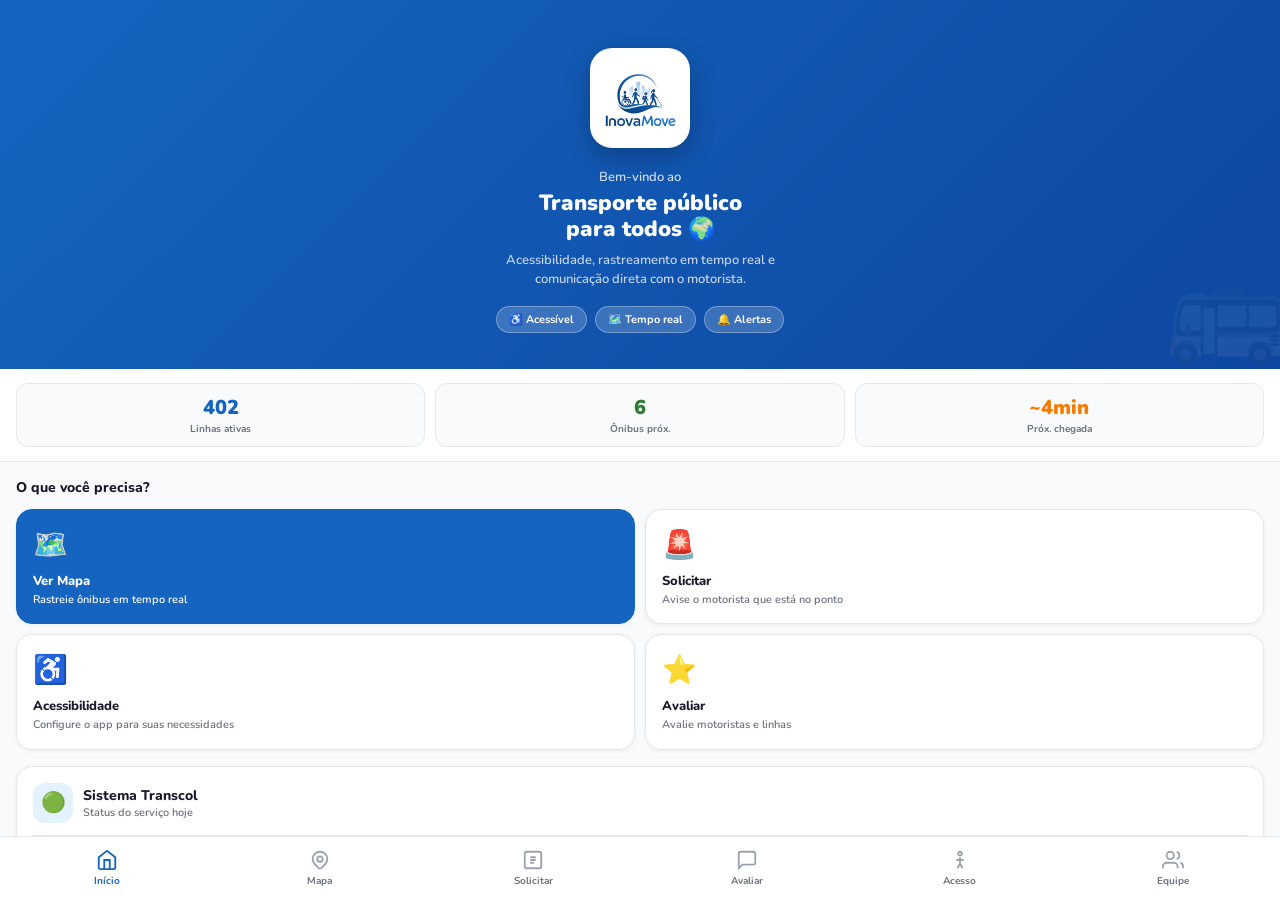
==== index.html @ 9dee5c8b "Add files via upload" ====
<!DOCTYPE html>
<html lang="pt-BR">
<head>
  <meta charset="UTF-8">
  <meta name="viewport" content="width=device-width, initial-scale=1.0">
  <title>InovaMove - Início</title>
  <link rel="preconnect" href="https://fonts.googleapis.com">
  <link href="https://fonts.googleapis.com/css2?family=Nunito:wght@400;600;700;800;900&display=swap" rel="stylesheet">
  <style>
    *{margin:0;padding:0;box-sizing:border-box;}
    :root{
      --blue:#1565C0;--blue-light:#1976D2;--blue-pale:#E3F2FD;
      --green:#2E7D32;--green-light:#4CAF50;
      --text:#1a1a2e;--text-muted:#6b7280;--border:#e5e7eb;
      --bg:#f8fafc;--white:#ffffff;
    }
    body{font-family:'Nunito',sans-serif;background:var(--bg);display:flex;flex-direction:column;height:100vh;overflow:hidden;color:var(--text);}
    
    .main{flex:1;overflow-y:auto;padding-bottom:80px;}
    .main::-webkit-scrollbar{width:3px;}
    .main::-webkit-scrollbar-thumb{background:var(--border);border-radius:3px;}

    /* Hero (Centralizado e sem o header superior) */
    .hero{background:linear-gradient(135deg,var(--blue) 0%,#0D47A1 100%);color:white;padding:48px 20px 36px;text-align:center;position:relative;overflow:hidden;}
    .hero::after{content:'🚌';position:absolute;right:-10px;bottom:-10px;font-size:100px;opacity:0.08;}
    
    /* Logo Destacada e Centralizada */
    .hero-logo-main {width:100px;height:100px;background:white;border-radius:22px;padding:8px;box-shadow:0 8px 24px rgba(0,0,0,0.25);margin:0 auto 20px;display:flex;align-items:center;justify-content:center;position:relative;z-index:2;}
    .hero-logo-main img {width:100%;height:100%;object-fit:contain;}

    .hero-greeting{font-size:13px;opacity:0.8;font-weight:600;margin-bottom:4px;}
    .hero-title{font-size:22px;font-weight:900;line-height:1.2;margin-bottom:8px;}
    .hero-subtitle{font-size:13px;opacity:0.75;font-weight:600;line-height:1.5;max-width:300px;margin:0 auto;}
    .hero-badges{display:flex;gap:8px;margin-top:16px;flex-wrap:wrap;justify-content:center;}
    .hero-badge{background:rgba(255,255,255,0.18);border:1px solid rgba(255,255,255,0.3);border-radius:20px;padding:5px 12px;font-size:11px;font-weight:700;}

    /* Status bar */
    .status-bar{display:flex;gap:10px;padding:14px 16px;background:white;border-bottom:1px solid var(--border);}
    .status-item{flex:1;background:var(--bg);border-radius:12px;padding:10px 12px;text-align:center;border:1px solid var(--border);}
    .status-item .num{font-size:20px;font-weight:900;color:var(--blue);}
    .status-item .label{font-size:10px;color:var(--text-muted);font-weight:700;margin-top:1px;}

    /* Quick actions */
    .section{padding:16px 16px 0;}
    .section-title{font-size:14px;font-weight:800;color:var(--text);margin-bottom:12px;}
    .actions-grid{display:grid;grid-template-columns:1fr 1fr;gap:10px;}
    .action-card{background:white;border-radius:16px;padding:16px;border:1px solid var(--border);cursor:pointer;text-decoration:none;display:block;transition:all 0.2s;box-shadow:0 1px 4px rgba(0,0,0,0.06);}
    .action-card:hover{transform:translateY(-2px);box-shadow:0 4px 16px rgba(0,0,0,0.1);border-color:var(--blue-light);}
    .action-icon{font-size:28px;margin-bottom:8px;}
    .action-title{font-size:13px;font-weight:800;color:var(--text);margin-bottom:2px;}
    .action-desc{font-size:11px;color:var(--text-muted);font-weight:600;line-height:1.4;}
    .action-card.highlight{background:var(--blue);border-color:var(--blue);}
    .action-card.highlight .action-title,.action-card.highlight .action-desc{color:white;}

    /* Info card */
    .info-card{background:white;border-radius:16px;padding:16px;border:1px solid var(--border);margin:16px 16px 0;box-shadow:0 1px 4px rgba(0,0,0,0.06);}
    .info-card-top{display:flex;align-items:center;gap:10px;margin-bottom:12px;}
    .info-card-icon{width:40px;height:40px;background:var(--blue-pale);border-radius:12px;display:flex;align-items:center;justify-content:center;font-size:20px;}
    .info-card-title{font-size:14px;font-weight:800;}
    .info-card-sub{font-size:11px;color:var(--text-muted);font-weight:600;}
    .info-item{display:flex;align-items:center;gap:10px;padding:8px 0;border-top:1px solid var(--border);}
    .info-item:first-of-type{border-top:none;}
    .info-dot{width:8px;height:8px;border-radius:50%;background:var(--green-light);flex-shrink:0;}
    .info-text{font-size:12px;font-weight:600;color:var(--text);}

    nav{background:white;border-top:1px solid var(--border);display:flex;height:64px;flex-shrink:0;position:fixed;bottom:0;left:0;right:0;}
    .nav-item{flex:1;display:flex;flex-direction:column;align-items:center;justify-content:center;gap:3px;color:var(--text-muted);font-size:10px;font-weight:700;text-decoration:none;cursor:pointer;transition:color 0.2s;border:none;background:none;font-family:'Nunito',sans-serif;}
    .nav-item.active{color:var(--blue);}
    .nav-item svg{width:22px;height:22px;}
  </style>
</head>
<body>

<div class="main">
  <div class="hero">
    <!-- Bloco da Logo Destacada -->
    <div class="hero-logo-main">
      <img src="logo.png" alt="InovaMove Logo Principal">
    </div>
    
    <div class="hero-greeting">Bem-vindo ao</div>
    <div class="hero-title">Transporte público<br>para todos 🌍</div>
    <div class="hero-subtitle">Acessibilidade, rastreamento em tempo real e comunicação direta com o motorista.</div>
    <div class="hero-badges">
      <span class="hero-badge">♿ Acessível</span>
      <span class="hero-badge">🗺️ Tempo real</span>
      <span class="hero-badge">🔔 Alertas</span>
    </div>
  </div>

  <div class="status-bar">
    <div class="status-item"><div class="num">402</div><div class="label">Linhas ativas</div></div>
    <div class="status-item"><div class="num" style="color:var(--green)">6</div><div class="label">Ônibus próx.</div></div>
    <div class="status-item"><div class="num" style="color:#F57C00">~4min</div><div class="label">Próx. chegada</div></div>
  </div>

  <div class="section">
    <div class="section-title">O que você precisa?</div>
    <div class="actions-grid">
      <a href="mapa.html" class="action-card highlight">
        <div class="action-icon">🗺️</div>
        <div class="action-title">Ver Mapa</div>
        <div class="action-desc">Rastreie ônibus em tempo real</div>
      </a>
      <a href="solicitacao.html" class="action-card">
        <div class="action-icon">🚨</div>
        <div class="action-title">Solicitar</div>
        <div class="action-desc">Avise o motorista que está no ponto</div>
      </a>
      <a href="acessibilidade.html" class="action-card">
        <div class="action-icon">♿</div>
        <div class="action-title">Acessibilidade</div>
        <div class="action-desc">Configure o app para suas necessidades</div>
      </a>
      <a href="feedback.html" class="action-card">
        <div class="action-icon">⭐</div>
        <div class="action-title">Avaliar</div>
        <div class="action-desc">Avalie motoristas e linhas</div>
      </a>
    </div>
  </div>

  <div class="info-card">
    <div class="info-card-top">
      <div class="info-card-icon">🟢</div>
      <div><div class="info-card-title">Sistema Transcol</div><div class="info-card-sub">Status do serviço hoje</div></div>
    </div>
    <div class="info-item"><div class="info-dot"></div><div class="info-text">Todas as linhas operando normalmente</div></div>
    <div class="info-item"><div class="info-dot"></div><div class="info-text">Wi-Fi disponível nos ônibus Transcol</div></div>
    <div class="info-item"><div class="info-dot" style="background:#F57C00"></div><div class="info-text">Trânsito moderado na Av. Vitória</div></div>
    <div class="info-item"><div class="info-dot"></div><div class="info-text">Integração Aquaviário ativa</div></div>
  </div>
</div>

<nav>
  <a class="nav-item active" href="index.html">
    <svg viewBox="0 0 24 24" fill="none" stroke="#1565C0" stroke-width="2"><path d="M3 9l9-7 9 7v11a2 2 0 0 1-2 2H5a2 2 0 0 1-2-2z"/><polyline points="9 22 9 12 15 12 15 22"/></svg>
    Início
  </a>
  <a class="nav-item" href="mapa.html">
    <svg viewBox="0 0 24 24" fill="none" stroke="#9ca3af" stroke-width="2"><circle cx="12" cy="11" r="3"/><path d="M17.657 16.657L13.414 20.9a1.998 1.998 0 0 1-2.827 0l-4.244-4.243a8 8 0 1 1 11.314 0z"/></svg>
    Mapa
  </a>
  <a class="nav-item" href="solicitacao.html">
    <svg viewBox="0 0 24 24" fill="none" stroke="#9ca3af" stroke-width="2"><rect x="3" y="3" width="18" height="18" rx="2"/><path d="M9 9h6M9 12h6M9 15h4"/></svg>
    Solicitar
  </a>
  <a class="nav-item" href="feedback.html">
    <svg viewBox="0 0 24 24" fill="none" stroke="#9ca3af" stroke-width="2"><path d="M21 15a2 2 0 0 1-2 2H7l-4 4V5a2 2 0 0 1 2-2h14a2 2 0 0 1 2 2z"/></svg>
    Avaliar
  </a>
  <a class="nav-item" href="acessibilidade.html">
    <svg viewBox="0 0 24 24" fill="none" stroke="#9ca3af" stroke-width="2"><circle cx="12" cy="5" r="2"/><path d="M12 9v7M9 21l3-5 3 5M8 12h8"/></svg>
    Acesso
  </a>
  <a class="nav-item" href="sobre.html">
    <svg viewBox="0 0 24 24" fill="none" stroke="#9ca3af" stroke-width="2"><path d="M17 21v-2a4 4 0 0 0-4-4H5a4 4 0 0 0-4 4v2"/><circle cx="9" cy="7" r="4"/><path d="M23 21v-2a4 4 0 0 0-3-3.87M16 3.13a4 4 0 0 1 0 7.75"/></svg>
    Equipe
  </a>
</nav>
</body>
</html>
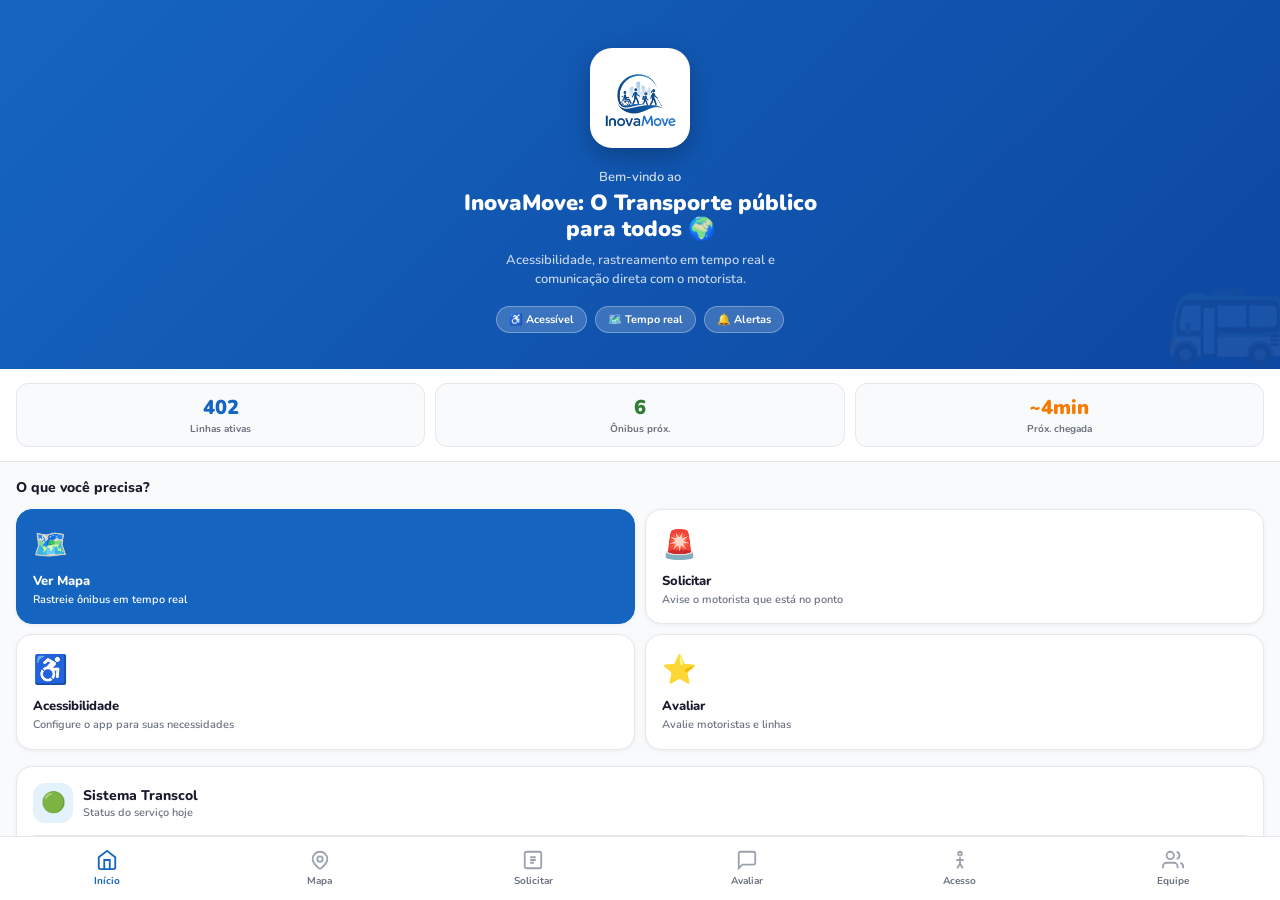
==== commit b8bf8976: "Update index.html" ====
--- a/index.html
+++ b/index.html
@@ -16,7 +16,9 @@
     }
     body{font-family:'Nunito',sans-serif;background:var(--bg);display:flex;flex-direction:column;height:100vh;overflow:hidden;color:var(--text);}
     
-    .main{flex:1;overflow-y:auto;padding-bottom:80px;}
+    /* 👇 CORREÇÃO APLICADA AQUI 👇 */
+    .main{flex:1;overflow-y:auto;padding-bottom:calc(120px + env(safe-area-inset-bottom));}
+    
     .main::-webkit-scrollbar{width:3px;}
     .main::-webkit-scrollbar-thumb{background:var(--border);border-radius:3px;}
 
@@ -79,7 +81,7 @@
     </div>
     
     <div class="hero-greeting">Bem-vindo ao</div>
-    <div class="hero-title">Transporte público<br>para todos 🌍</div>
+    <div class="hero-title">InovaMove: O Transporte público<br>para todos 🌍</div>
     <div class="hero-subtitle">Acessibilidade, rastreamento em tempo real e comunicação direta com o motorista.</div>
     <div class="hero-badges">
       <span class="hero-badge">♿ Acessível</span>
@@ -159,4 +161,4 @@
   </a>
 </nav>
 </body>
-</html>+</html>
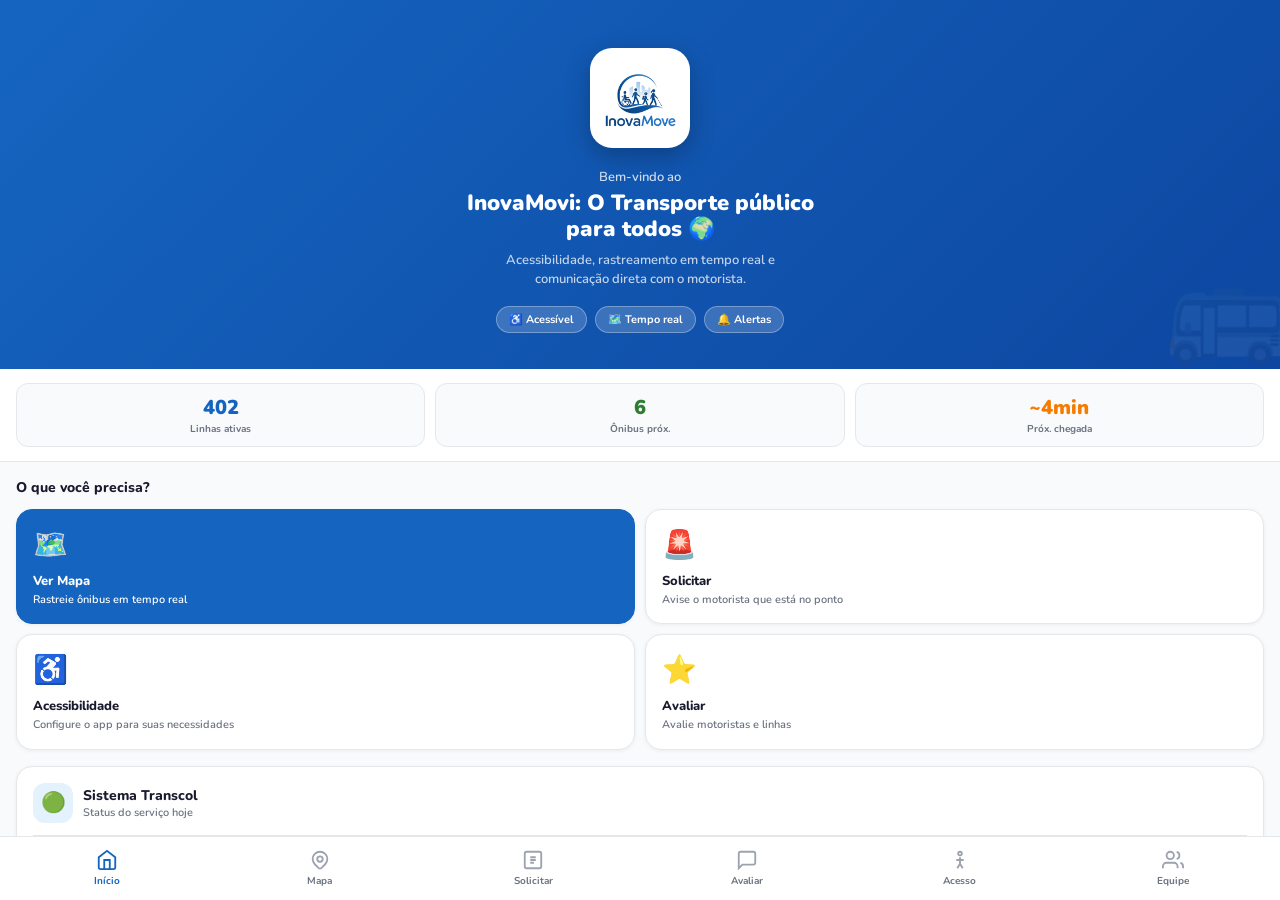
==== commit 25efb106: "Teste de Git" ====
--- a/index.html
+++ b/index.html
@@ -6,82 +6,20 @@
   <title>InovaMove - Início</title>
   <link rel="preconnect" href="https://fonts.googleapis.com">
   <link href="https://fonts.googleapis.com/css2?family=Nunito:wght@400;600;700;800;900&display=swap" rel="stylesheet">
-  <style>
-    *{margin:0;padding:0;box-sizing:border-box;}
-    :root{
-      --blue:#1565C0;--blue-light:#1976D2;--blue-pale:#E3F2FD;
-      --green:#2E7D32;--green-light:#4CAF50;
-      --text:#1a1a2e;--text-muted:#6b7280;--border:#e5e7eb;
-      --bg:#f8fafc;--white:#ffffff;
-    }
-    body{font-family:'Nunito',sans-serif;background:var(--bg);display:flex;flex-direction:column;height:100vh;overflow:hidden;color:var(--text);}
-    
-    /* 👇 CORREÇÃO APLICADA AQUI 👇 */
-    .main{flex:1;overflow-y:auto;padding-bottom:calc(120px + env(safe-area-inset-bottom));}
-    
-    .main::-webkit-scrollbar{width:3px;}
-    .main::-webkit-scrollbar-thumb{background:var(--border);border-radius:3px;}
-
-    /* Hero (Centralizado e sem o header superior) */
-    .hero{background:linear-gradient(135deg,var(--blue) 0%,#0D47A1 100%);color:white;padding:48px 20px 36px;text-align:center;position:relative;overflow:hidden;}
-    .hero::after{content:'🚌';position:absolute;right:-10px;bottom:-10px;font-size:100px;opacity:0.08;}
-    
-    /* Logo Destacada e Centralizada */
-    .hero-logo-main {width:100px;height:100px;background:white;border-radius:22px;padding:8px;box-shadow:0 8px 24px rgba(0,0,0,0.25);margin:0 auto 20px;display:flex;align-items:center;justify-content:center;position:relative;z-index:2;}
-    .hero-logo-main img {width:100%;height:100%;object-fit:contain;}
-
-    .hero-greeting{font-size:13px;opacity:0.8;font-weight:600;margin-bottom:4px;}
-    .hero-title{font-size:22px;font-weight:900;line-height:1.2;margin-bottom:8px;}
-    .hero-subtitle{font-size:13px;opacity:0.75;font-weight:600;line-height:1.5;max-width:300px;margin:0 auto;}
-    .hero-badges{display:flex;gap:8px;margin-top:16px;flex-wrap:wrap;justify-content:center;}
-    .hero-badge{background:rgba(255,255,255,0.18);border:1px solid rgba(255,255,255,0.3);border-radius:20px;padding:5px 12px;font-size:11px;font-weight:700;}
-
-    /* Status bar */
-    .status-bar{display:flex;gap:10px;padding:14px 16px;background:white;border-bottom:1px solid var(--border);}
-    .status-item{flex:1;background:var(--bg);border-radius:12px;padding:10px 12px;text-align:center;border:1px solid var(--border);}
-    .status-item .num{font-size:20px;font-weight:900;color:var(--blue);}
-    .status-item .label{font-size:10px;color:var(--text-muted);font-weight:700;margin-top:1px;}
-
-    /* Quick actions */
-    .section{padding:16px 16px 0;}
-    .section-title{font-size:14px;font-weight:800;color:var(--text);margin-bottom:12px;}
-    .actions-grid{display:grid;grid-template-columns:1fr 1fr;gap:10px;}
-    .action-card{background:white;border-radius:16px;padding:16px;border:1px solid var(--border);cursor:pointer;text-decoration:none;display:block;transition:all 0.2s;box-shadow:0 1px 4px rgba(0,0,0,0.06);}
-    .action-card:hover{transform:translateY(-2px);box-shadow:0 4px 16px rgba(0,0,0,0.1);border-color:var(--blue-light);}
-    .action-icon{font-size:28px;margin-bottom:8px;}
-    .action-title{font-size:13px;font-weight:800;color:var(--text);margin-bottom:2px;}
-    .action-desc{font-size:11px;color:var(--text-muted);font-weight:600;line-height:1.4;}
-    .action-card.highlight{background:var(--blue);border-color:var(--blue);}
-    .action-card.highlight .action-title,.action-card.highlight .action-desc{color:white;}
-
-    /* Info card */
-    .info-card{background:white;border-radius:16px;padding:16px;border:1px solid var(--border);margin:16px 16px 0;box-shadow:0 1px 4px rgba(0,0,0,0.06);}
-    .info-card-top{display:flex;align-items:center;gap:10px;margin-bottom:12px;}
-    .info-card-icon{width:40px;height:40px;background:var(--blue-pale);border-radius:12px;display:flex;align-items:center;justify-content:center;font-size:20px;}
-    .info-card-title{font-size:14px;font-weight:800;}
-    .info-card-sub{font-size:11px;color:var(--text-muted);font-weight:600;}
-    .info-item{display:flex;align-items:center;gap:10px;padding:8px 0;border-top:1px solid var(--border);}
-    .info-item:first-of-type{border-top:none;}
-    .info-dot{width:8px;height:8px;border-radius:50%;background:var(--green-light);flex-shrink:0;}
-    .info-text{font-size:12px;font-weight:600;color:var(--text);}
-
-    nav{background:white;border-top:1px solid var(--border);display:flex;height:64px;flex-shrink:0;position:fixed;bottom:0;left:0;right:0;}
-    .nav-item{flex:1;display:flex;flex-direction:column;align-items:center;justify-content:center;gap:3px;color:var(--text-muted);font-size:10px;font-weight:700;text-decoration:none;cursor:pointer;transition:color 0.2s;border:none;background:none;font-family:'Nunito',sans-serif;}
-    .nav-item.active{color:var(--blue);}
-    .nav-item svg{width:22px;height:22px;}
-  </style>
+  <link rel="stylesheet" href="assets/css/variables.css">
+  <link rel="stylesheet" href="assets/css/base.css">
+  <link rel="stylesheet" href="assets/css/home.css">
 </head>
 <body>
 
 <div class="main">
   <div class="hero">
-    <!-- Bloco da Logo Destacada -->
     <div class="hero-logo-main">
-      <img src="logo.png" alt="InovaMove Logo Principal">
+      <img src="assets/img/logo.png" alt="InovaMove Logo Principal">
     </div>
-    
+
     <div class="hero-greeting">Bem-vindo ao</div>
-    <div class="hero-title">InovaMove: O Transporte público<br>para todos 🌍</div>
+    <div class="hero-title">InovaMovi: O Transporte público<br>para todos 🌍</div>
     <div class="hero-subtitle">Acessibilidade, rastreamento em tempo real e comunicação direta com o motorista.</div>
     <div class="hero-badges">
       <span class="hero-badge">♿ Acessível</span>
--- a/assets/css/variables.css
+++ b/assets/css/variables.css
@@ -0,0 +1,27 @@
+/* ==========================================================================
+   InovaMove — Variáveis globais (design tokens)
+   Cores, sombras e demais tokens usados em todas as páginas.
+   ========================================================================== */
+
+:root {
+  --blue: #1565C0;
+  --blue-light: #1976D2;
+  --blue-pale: #E3F2FD;
+
+  --green: #2E7D32;
+  --green-light: #4CAF50;
+
+  --orange: #E65100;
+  --orange-pale: #FFF3E0;
+
+  --yellow: #F9A825;
+
+  --text: #1a1a2e;
+  --text-muted: #6b7280;
+  --border: #e5e7eb;
+
+  --bg: #f8fafc;
+  --white: #ffffff;
+
+  --card-shadow: 0 1px 4px rgba(0, 0, 0, 0.06);
+}
--- a/assets/css/base.css
+++ b/assets/css/base.css
@@ -0,0 +1,210 @@
+/* ==========================================================================
+   InovaMove — Estilos base
+   Reset, corpo da página, cabeçalho, navegação inferior e componentes
+   reutilizados em mais de uma página (overlay de confirmação, títulos
+   de seção, etc). Depende de variables.css já ter sido carregado.
+   ========================================================================== */
+
+* {
+  margin: 0;
+  padding: 0;
+  box-sizing: border-box;
+}
+
+body {
+  font-family: 'Nunito', sans-serif;
+  background: var(--bg);
+  display: flex;
+  flex-direction: column;
+  height: 100vh;
+  overflow: hidden;
+  color: var(--text);
+}
+
+/* ── Área principal com rolagem ── */
+.main {
+  flex: 1;
+  overflow-y: auto;
+}
+
+.main::-webkit-scrollbar { width: 3px; }
+.main::-webkit-scrollbar-thumb { background: var(--border); border-radius: 3px; }
+
+/* ── Cabeçalho padrão (usado nas páginas internas) ── */
+header {
+  background: var(--blue);
+  color: white;
+  padding: 0 20px;
+  height: 56px;
+  display: flex;
+  align-items: center;
+  gap: 12px;
+  flex-shrink: 0;
+  box-shadow: 0 2px 8px rgba(21, 101, 192, 0.3);
+}
+
+.header-icon {
+  width: 36px;
+  height: 36px;
+  background: rgba(255, 255, 255, 0.2);
+  border-radius: 10px;
+  display: flex;
+  align-items: center;
+  justify-content: center;
+  font-size: 18px;
+}
+
+.header-logo {
+  width: 38px;
+  height: 38px;
+  background: white;
+  border-radius: 8px;
+  padding: 2px;
+  object-fit: contain;
+  box-shadow: 0 1px 3px rgba(0, 0, 0, 0.2);
+}
+
+.header-text h1 { font-size: 16px; font-weight: 800; }
+.header-text p { font-size: 11px; opacity: 0.8; }
+
+/* ── Título de seção (repetido em várias páginas) ── */
+.section-title {
+  font-size: 14px;
+  font-weight: 800;
+  color: var(--text);
+  margin-bottom: 12px;
+}
+
+/* ── Overlay de confirmação (feedback.html e solicitacao.html) ── */
+.overlay {
+  position: fixed;
+  inset: 0;
+  background: rgba(0, 0, 0, 0.5);
+  z-index: 900;
+  display: none;
+  align-items: center;
+  justify-content: center;
+  padding: 20px;
+}
+
+.overlay.show { display: flex; }
+
+.confirm-card {
+  background: white;
+  border-radius: 24px;
+  padding: 28px;
+  text-align: center;
+  max-width: 320px;
+  width: 100%;
+  animation: popIn 0.3s cubic-bezier(0.34, 1.56, 0.64, 1);
+}
+
+@keyframes popIn {
+  from { transform: scale(0.8); opacity: 0; }
+  to { transform: scale(1); opacity: 1; }
+}
+
+.confirm-emoji { font-size: 56px; margin-bottom: 12px; }
+.confirm-title { font-size: 20px; font-weight: 900; margin-bottom: 6px; }
+.confirm-text { font-size: 13px; color: var(--text-muted); font-weight: 600; line-height: 1.6; margin-bottom: 20px; }
+.confirm-btn {
+  width: 100%;
+  padding: 14px;
+  background: var(--blue);
+  color: white;
+  border: none;
+  border-radius: 14px;
+  font-size: 15px;
+  font-weight: 800;
+  cursor: pointer;
+  font-family: 'Nunito', sans-serif;
+}
+
+/* ── Navegação inferior (comum a todas as páginas) ── */
+nav {
+  background: var(--white);
+  border-top: 1px solid var(--border);
+  display: flex;
+  height: 64px;
+  flex-shrink: 0;
+  position: fixed;
+  bottom: 0;
+  left: 0;
+  right: 0;
+}
+
+.nav-item {
+  flex: 1;
+  display: flex;
+  flex-direction: column;
+  align-items: center;
+  justify-content: center;
+  gap: 3px;
+  color: var(--text-muted);
+  font-size: 10px;
+  font-weight: 700;
+  text-decoration: none;
+  cursor: pointer;
+  transition: color 0.2s;
+  border: none;
+  background: none;
+  font-family: 'Nunito', sans-serif;
+}
+
+.nav-item.active { color: var(--blue); }
+.nav-item svg { width: 22px; height: 22px; }
+
+/* ── Chips genéricos (seleção múltipla) ── */
+.chip {
+  padding: 7px 13px;
+  border-radius: 20px;
+  border: 1.5px solid var(--border);
+  font-size: 12px;
+  font-weight: 700;
+  color: var(--text-muted);
+  background: white;
+  cursor: pointer;
+  transition: all 0.2s;
+  font-family: 'Nunito', sans-serif;
+}
+
+.chip.selected {
+  background: var(--blue);
+  border-color: var(--blue);
+  color: white;
+}
+
+/* ── Campos de texto padrão ── */
+textarea {
+  width: 100%;
+  padding: 14px;
+  border-radius: 14px;
+  border: 1.5px solid var(--border);
+  font-size: 13px;
+  font-family: 'Nunito', sans-serif;
+  color: var(--text);
+  resize: none;
+  height: 80px;
+  box-shadow: var(--card-shadow);
+}
+
+textarea:focus { outline: none; border-color: var(--blue); }
+
+/* ── Botão de envio padrão ── */
+.send-btn {
+  width: 100%;
+  padding: 16px;
+  background: var(--blue);
+  color: white;
+  border: none;
+  border-radius: 16px;
+  font-size: 16px;
+  font-weight: 900;
+  cursor: pointer;
+  font-family: 'Nunito', sans-serif;
+  box-shadow: 0 4px 16px rgba(21, 101, 192, 0.35);
+  transition: all 0.2s;
+}
+
+.send-btn:hover { opacity: 0.9; transform: translateY(-1px); }
+.send-btn:disabled { background: #d1d5db; box-shadow: none; transform: none; cursor: not-allowed; }
--- a/assets/css/home.css
+++ b/assets/css/home.css
@@ -0,0 +1,86 @@
+/* ==========================================================================
+   InovaMove — Página Início (index.html)
+   ========================================================================== */
+
+.main { padding-bottom: calc(120px + env(safe-area-inset-bottom)); }
+
+/* ── Hero ── */
+.hero {
+  background: linear-gradient(135deg, var(--blue) 0%, #0D47A1 100%);
+  color: white;
+  padding: 48px 20px 36px;
+  text-align: center;
+  position: relative;
+  overflow: hidden;
+}
+
+.hero::after {
+  content: '🚌';
+  position: absolute;
+  right: -10px;
+  bottom: -10px;
+  font-size: 100px;
+  opacity: 0.08;
+}
+
+.hero-logo-main {
+  width: 100px;
+  height: 100px;
+  background: white;
+  border-radius: 22px;
+  padding: 8px;
+  box-shadow: 0 8px 24px rgba(0, 0, 0, 0.25);
+  margin: 0 auto 20px;
+  display: flex;
+  align-items: center;
+  justify-content: center;
+  position: relative;
+  z-index: 2;
+}
+
+.hero-logo-main img { width: 100%; height: 100%; object-fit: contain; }
+
+.hero-greeting { font-size: 13px; opacity: 0.8; font-weight: 600; margin-bottom: 4px; }
+.hero-title { font-size: 22px; font-weight: 900; line-height: 1.2; margin-bottom: 8px; }
+.hero-subtitle { font-size: 13px; opacity: 0.75; font-weight: 600; line-height: 1.5; max-width: 300px; margin: 0 auto; }
+.hero-badges { display: flex; gap: 8px; margin-top: 16px; flex-wrap: wrap; justify-content: center; }
+.hero-badge { background: rgba(255, 255, 255, 0.18); border: 1px solid rgba(255, 255, 255, 0.3); border-radius: 20px; padding: 5px 12px; font-size: 11px; font-weight: 700; }
+
+/* ── Barra de status ── */
+.status-bar { display: flex; gap: 10px; padding: 14px 16px; background: white; border-bottom: 1px solid var(--border); }
+.status-item { flex: 1; background: var(--bg); border-radius: 12px; padding: 10px 12px; text-align: center; border: 1px solid var(--border); }
+.status-item .num { font-size: 20px; font-weight: 900; color: var(--blue); }
+.status-item .label { font-size: 10px; color: var(--text-muted); font-weight: 700; margin-top: 1px; }
+
+/* ── Ações rápidas ── */
+.section { padding: 16px 16px 0; }
+.actions-grid { display: grid; grid-template-columns: 1fr 1fr; gap: 10px; }
+.action-card {
+  background: white;
+  border-radius: 16px;
+  padding: 16px;
+  border: 1px solid var(--border);
+  cursor: pointer;
+  text-decoration: none;
+  display: block;
+  transition: all 0.2s;
+  box-shadow: 0 1px 4px rgba(0, 0, 0, 0.06);
+}
+.action-card:hover { transform: translateY(-2px); box-shadow: 0 4px 16px rgba(0, 0, 0, 0.1); border-color: var(--blue-light); }
+.action-icon { font-size: 28px; margin-bottom: 8px; }
+.action-title { font-size: 13px; font-weight: 800; color: var(--text); margin-bottom: 2px; }
+.action-desc { font-size: 11px; color: var(--text-muted); font-weight: 600; line-height: 1.4; }
+.action-card.highlight { background: var(--blue); border-color: var(--blue); }
+.action-card.highlight .action-title,
+.action-card.highlight .action-desc { color: white; }
+
+/* ── Cartão de informações do sistema ── */
+.info-card { background: white; border-radius: 16px; padding: 16px; border: 1px solid var(--border); margin: 16px 16px 0; box-shadow: 0 1px 4px rgba(0, 0, 0, 0.06); }
+.info-card-top { display: flex; align-items: center; gap: 10px; margin-bottom: 12px; }
+.info-card-icon { width: 40px; height: 40px; background: var(--blue-pale); border-radius: 12px; display: flex; align-items: center; justify-content: center; font-size: 20px; }
+.info-card-title { font-size: 14px; font-weight: 800; }
+.info-card-sub { font-size: 11px; color: var(--text-muted); font-weight: 600; }
+.info-item { display: flex; align-items: center; gap: 10px; padding: 8px 0; border-top: 1px solid var(--border); }
+.info-item:first-of-type { border-top: none; }
+.info-dot { width: 8px; height: 8px; border-radius: 50%; background: var(--green-light); flex-shrink: 0; }
+.info-text { font-size: 12px; font-weight: 600; color: var(--text); }
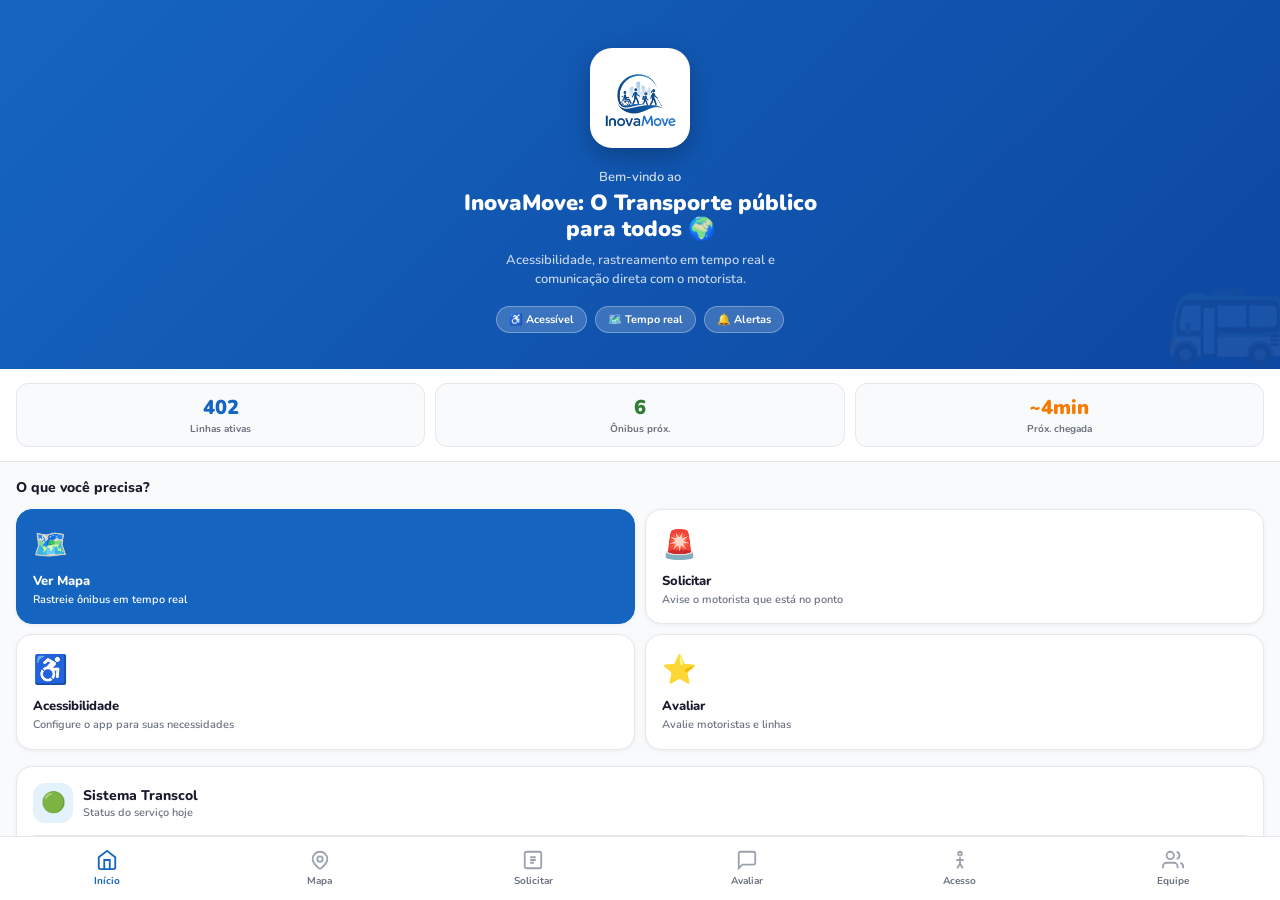
==== commit efdca370: "teste" ====
--- a/index.html
+++ b/index.html
@@ -19,7 +19,7 @@
     </div>
 
     <div class="hero-greeting">Bem-vindo ao</div>
-    <div class="hero-title">InovaMovi: O Transporte público<br>para todos 🌍</div>
+    <div class="hero-title">InovaMove: O Transporte público<br>para todos 🌍</div>
     <div class="hero-subtitle">Acessibilidade, rastreamento em tempo real e comunicação direta com o motorista.</div>
     <div class="hero-badges">
       <span class="hero-badge">♿ Acessível</span>
